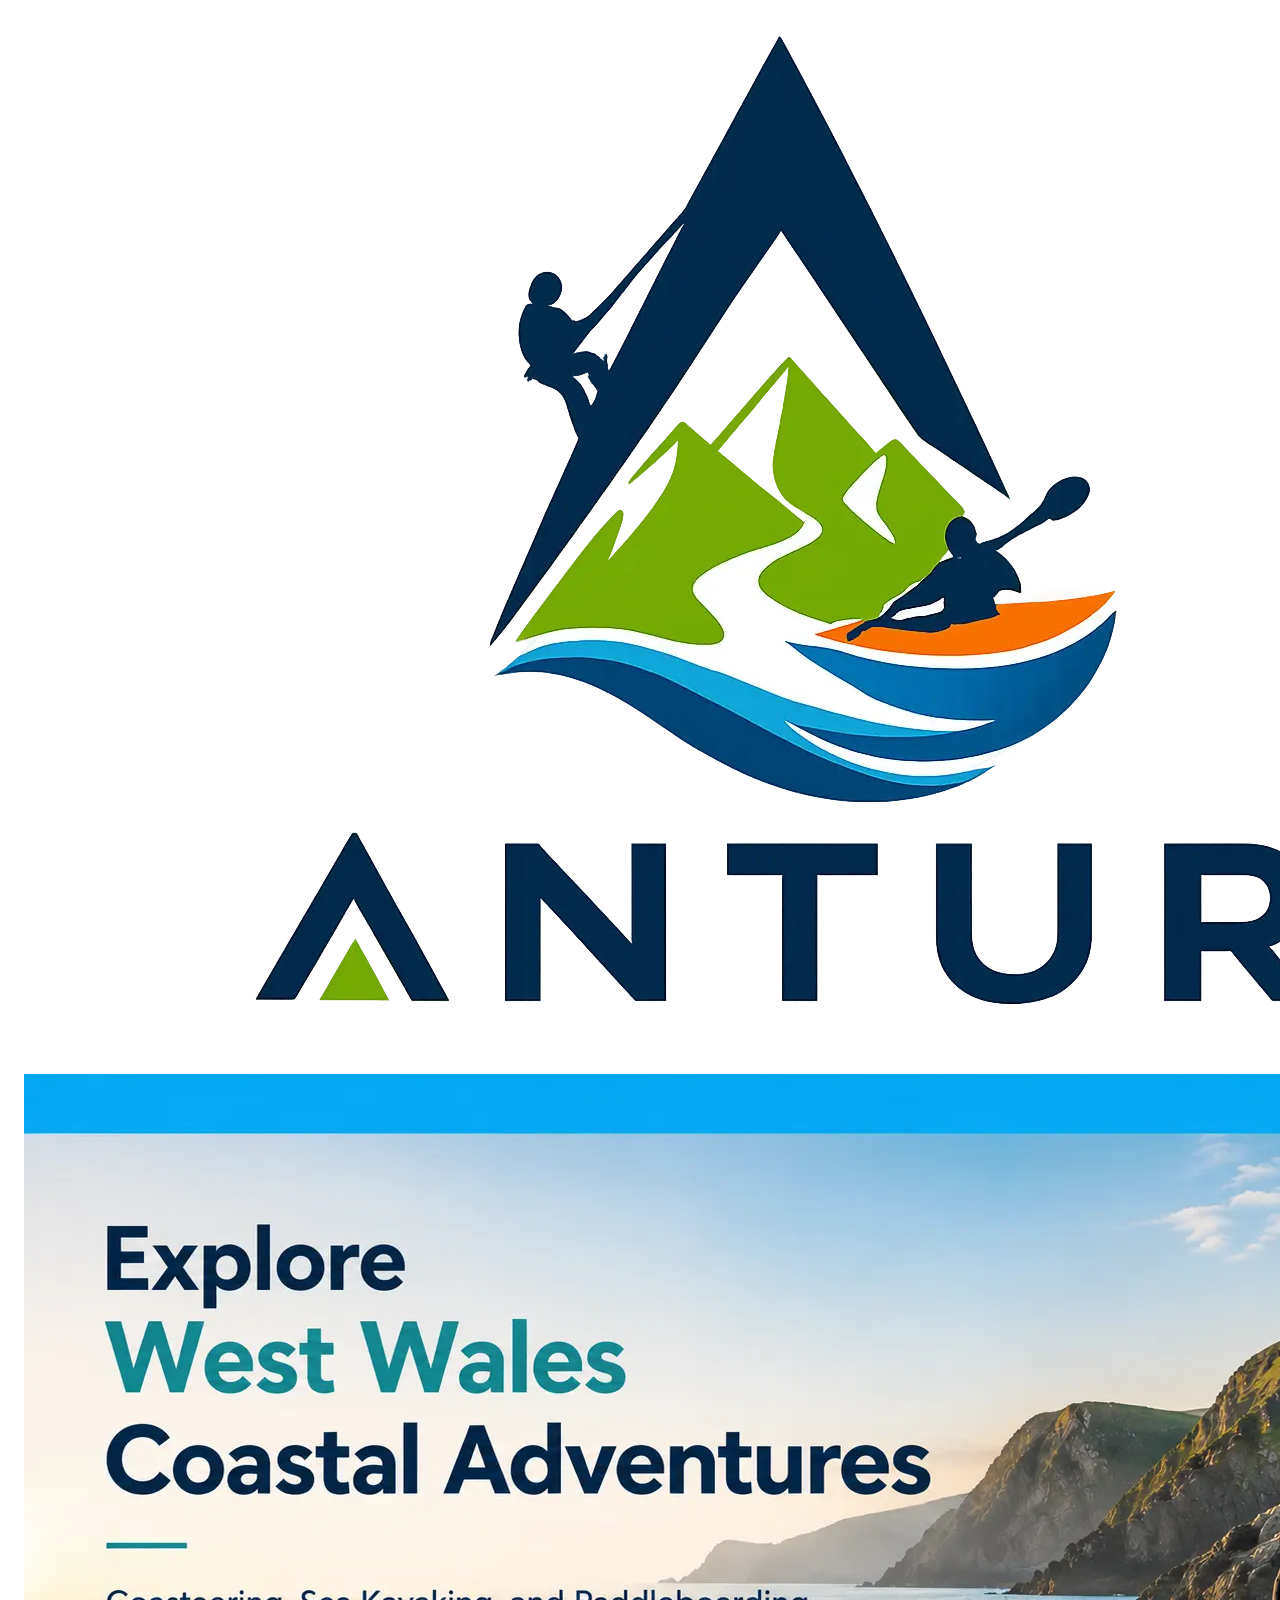
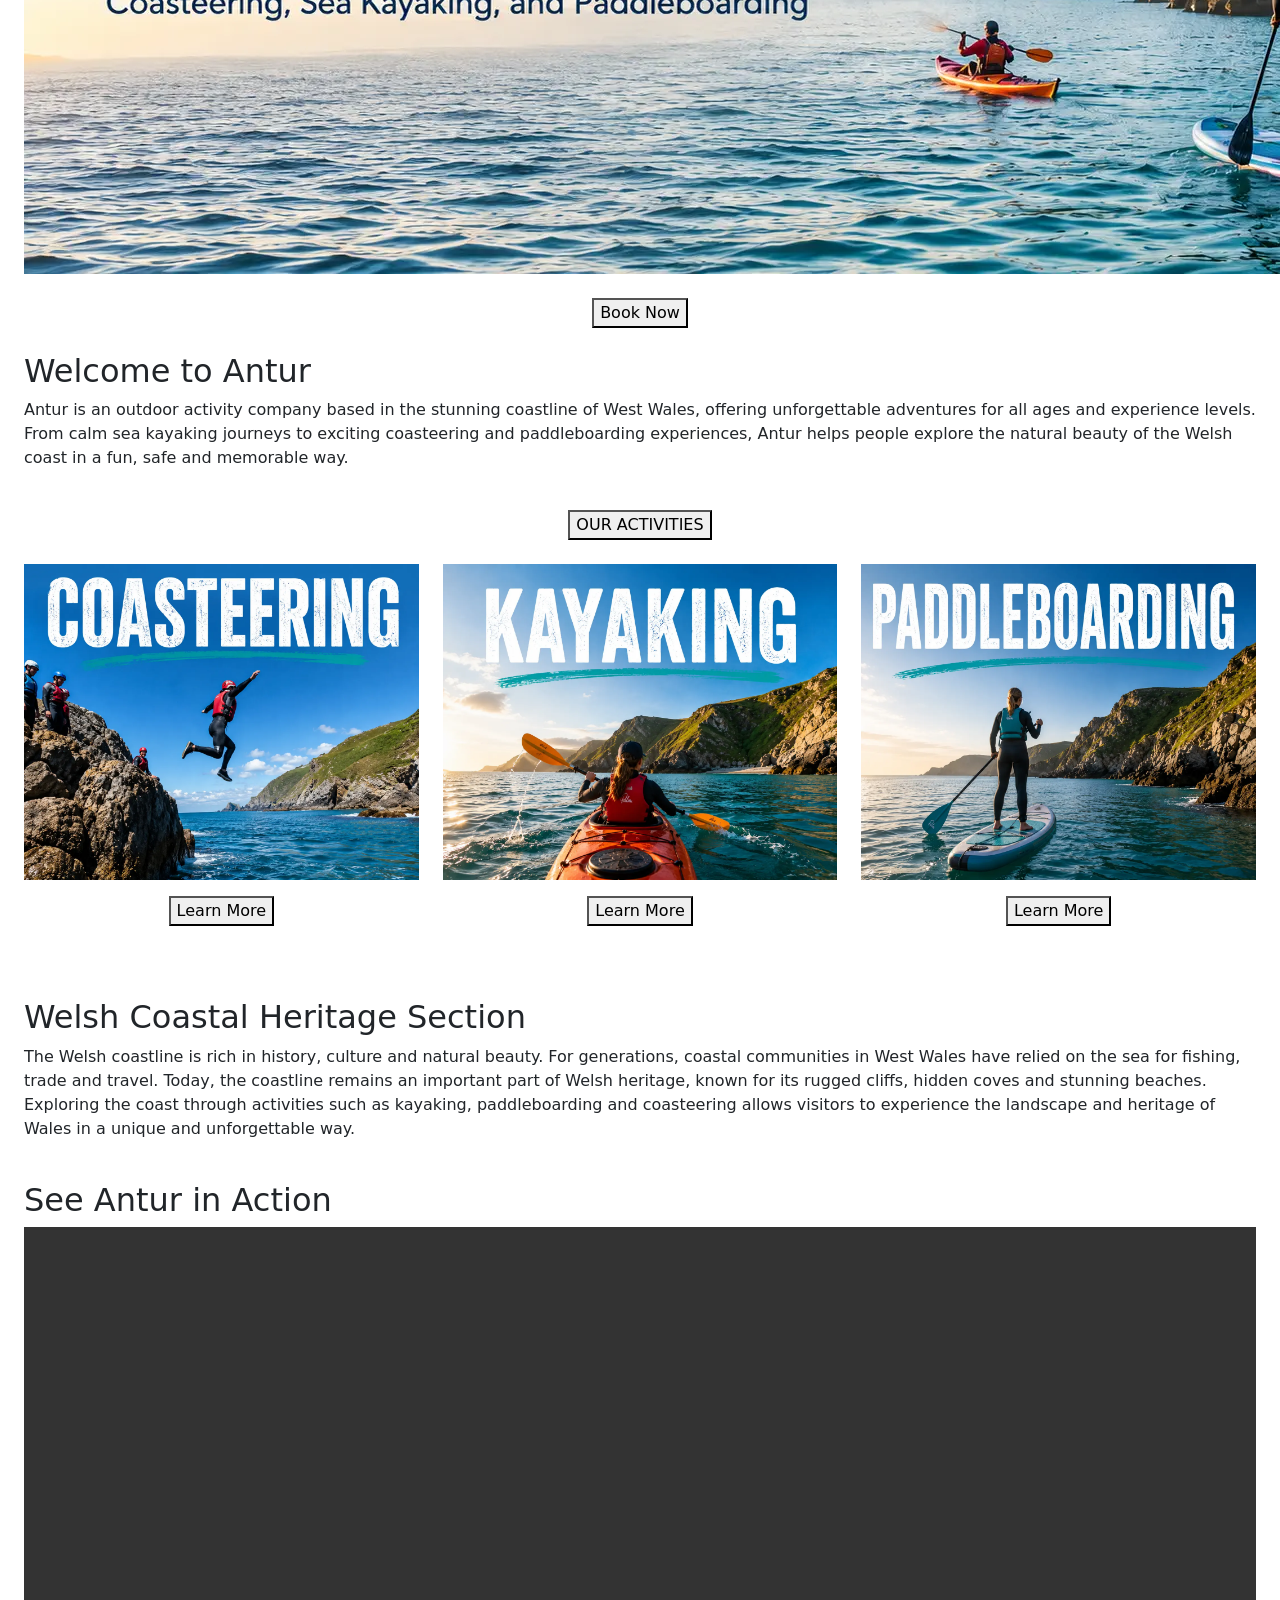
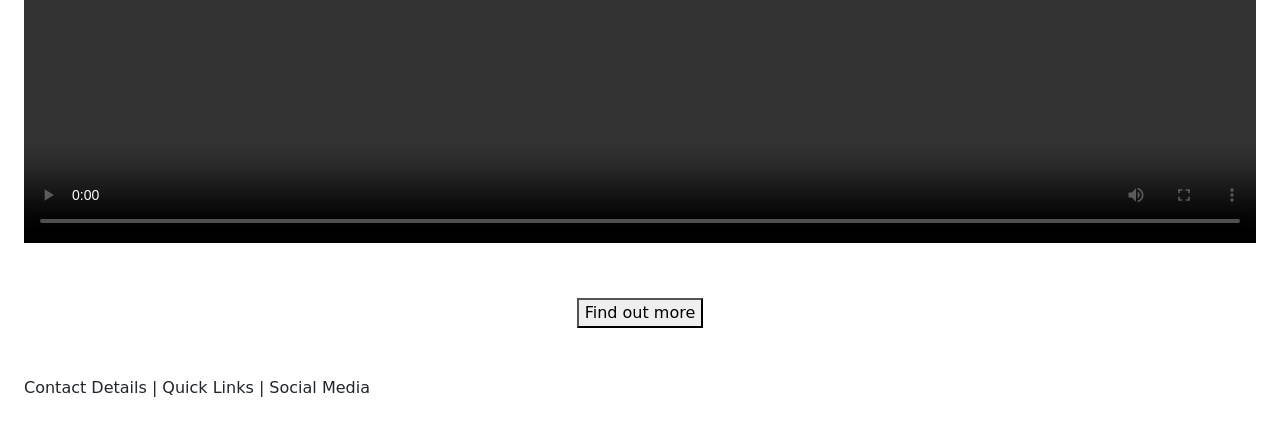
==== index.html @ 350341bb "Add files via upload" ====
<!DOCTYPE html>
<html lang="en">

<head>
    <meta charset="UTF-8">
    <meta name="viewport" content="width=device-width, initial-scale=1.0">
    <title>Antur - Home</title>

    <link href="https://cdn.jsdelivr.net/npm/bootstrap@5.3.3/dist/css/bootstrap.min.css" rel="stylesheet">
    <link rel="stylesheet" href="style.css">
</head>

<body>

<nav class="navbar navbar-expand-md">
    <div class="container-fluid">

        <a class="navbar-brand" href="index.html">
            <img src="images/Logo.webp" alt="Antur Logo" class="logo-img">
        </a>

        <button class="navbar-toggler" type="button" data-bs-toggle="collapse" data-bs-target="#mainMenu">
            <span class="navbar-toggler-icon"></span>
        </button>

        <div class="collapse navbar-collapse justify-content-end" id="mainMenu">
            <div class="navbar-nav nav-box">
                <a class="nav-link" href="index.html">Home</a>
                <a class="nav-link" href="activities.html">Activities</a>
                <a class="nav-link" href="location.html">Locations</a>
                <a class="nav-link" href="heritage.html">Heritage</a>
                <a class="nav-link" href="contact.html">Contact</a>
            </div>
        </div>

    </div>
</nav>

<div class="container-fluid p-4">

    <div class="row mb-4">
        <div class="col-12">
            <div class="hero-box">
                <img src="images/herowelcome.webp" alt="Hero Banner">
            </div>
        </div>
    </div>

    <div class="row mb-4">
        <div class="col text-center">
            <button class="grey-button">Book Now</button>
        </div>
    </div>

    <div class="row mb-4">
        <div class="col-12">
            <div class="text-box">
                <h2>Welcome to Antur</h2>
                <p>
                    Antur is an outdoor activity company based in the stunning coastline of West Wales, offering unforgettable adventures for all ages and experience levels. From calm sea kayaking journeys to exciting coasteering and paddleboarding experiences, Antur helps people explore the natural beauty of the Welsh coast in a fun, safe and memorable way.
                </p>
            </div>
        </div>
    </div>

    <div class="row mb-4">
        <div class="col text-center">
            <button class="grey-button">OUR ACTIVITIES</button>
        </div>
    </div>

    <div class="row text-center mb-5">
        <div class="col-md-4 mb-4">
            <div class="activity-card">
                <img src="images/welcoasteer.webp" alt="Coasteering" class="img-fluid">
                <div class="mt-3">
                    <button class="small-button">Learn More</button>
                </div>
            </div>
        </div>

        <div class="col-md-4 mb-4">
            <div class="activity-card">
                <img src="images/welkayak.webp" alt="Kayaking" class="img-fluid">
                <div class="mt-3">
                    <button class="small-button">Learn More</button>
                </div>
            </div>
        </div>

        <div class="col-md-4 mb-4">
            <div class="activity-card">
                <img src="images/welpaddle.webp" alt="Paddleboarding" class="img-fluid">
                <div class="mt-3">
                    <button class="small-button">Learn More</button>
                </div>
            </div>
        </div>
    </div>

    <div class="row mb-4">
        <div class="col-12">
            <div class="text-box">
                <h2>Welsh Coastal Heritage Section</h2>
                <p>
                    The Welsh coastline is rich in history, culture and natural beauty. For generations, coastal communities in West Wales have relied on the sea for fishing, trade and travel. Today, the coastline remains an important part of Welsh heritage, known for its rugged cliffs, hidden coves and stunning beaches. Exploring the coast through activities such as kayaking, paddleboarding and coasteering allows visitors to experience the landscape and heritage of Wales in a unique and unforgettable way.
                </p>
            </div>
        </div>
    </div>

   

    <div class="row mb-5">
        <div class="col-12">
            <div class="text-box">

                <h2>See Antur in Action</h2>

                <video width="100%" controls>
                    <source src="videos/AnturVideoDONE.mp4" type="video/mp4">
                    Your browser does not support the video tag.
                </video>

            </div>
        </div>
    </div>

    <div class="row mb-5">
        <div class="col text-center">
            <button class="grey-button">Find out more</button>
        </div>
    </div>

    <div class="row">
        <div class="col-12">
            <footer>
                Contact Details | Quick Links | Social Media
            </footer>
        </div>
    </div>

</div>

<script src="https://cdn.jsdelivr.net/npm/bootstrap@5.3.3/dist/js/bootstrap.bundle.min.js"></script>

</body>
</html>
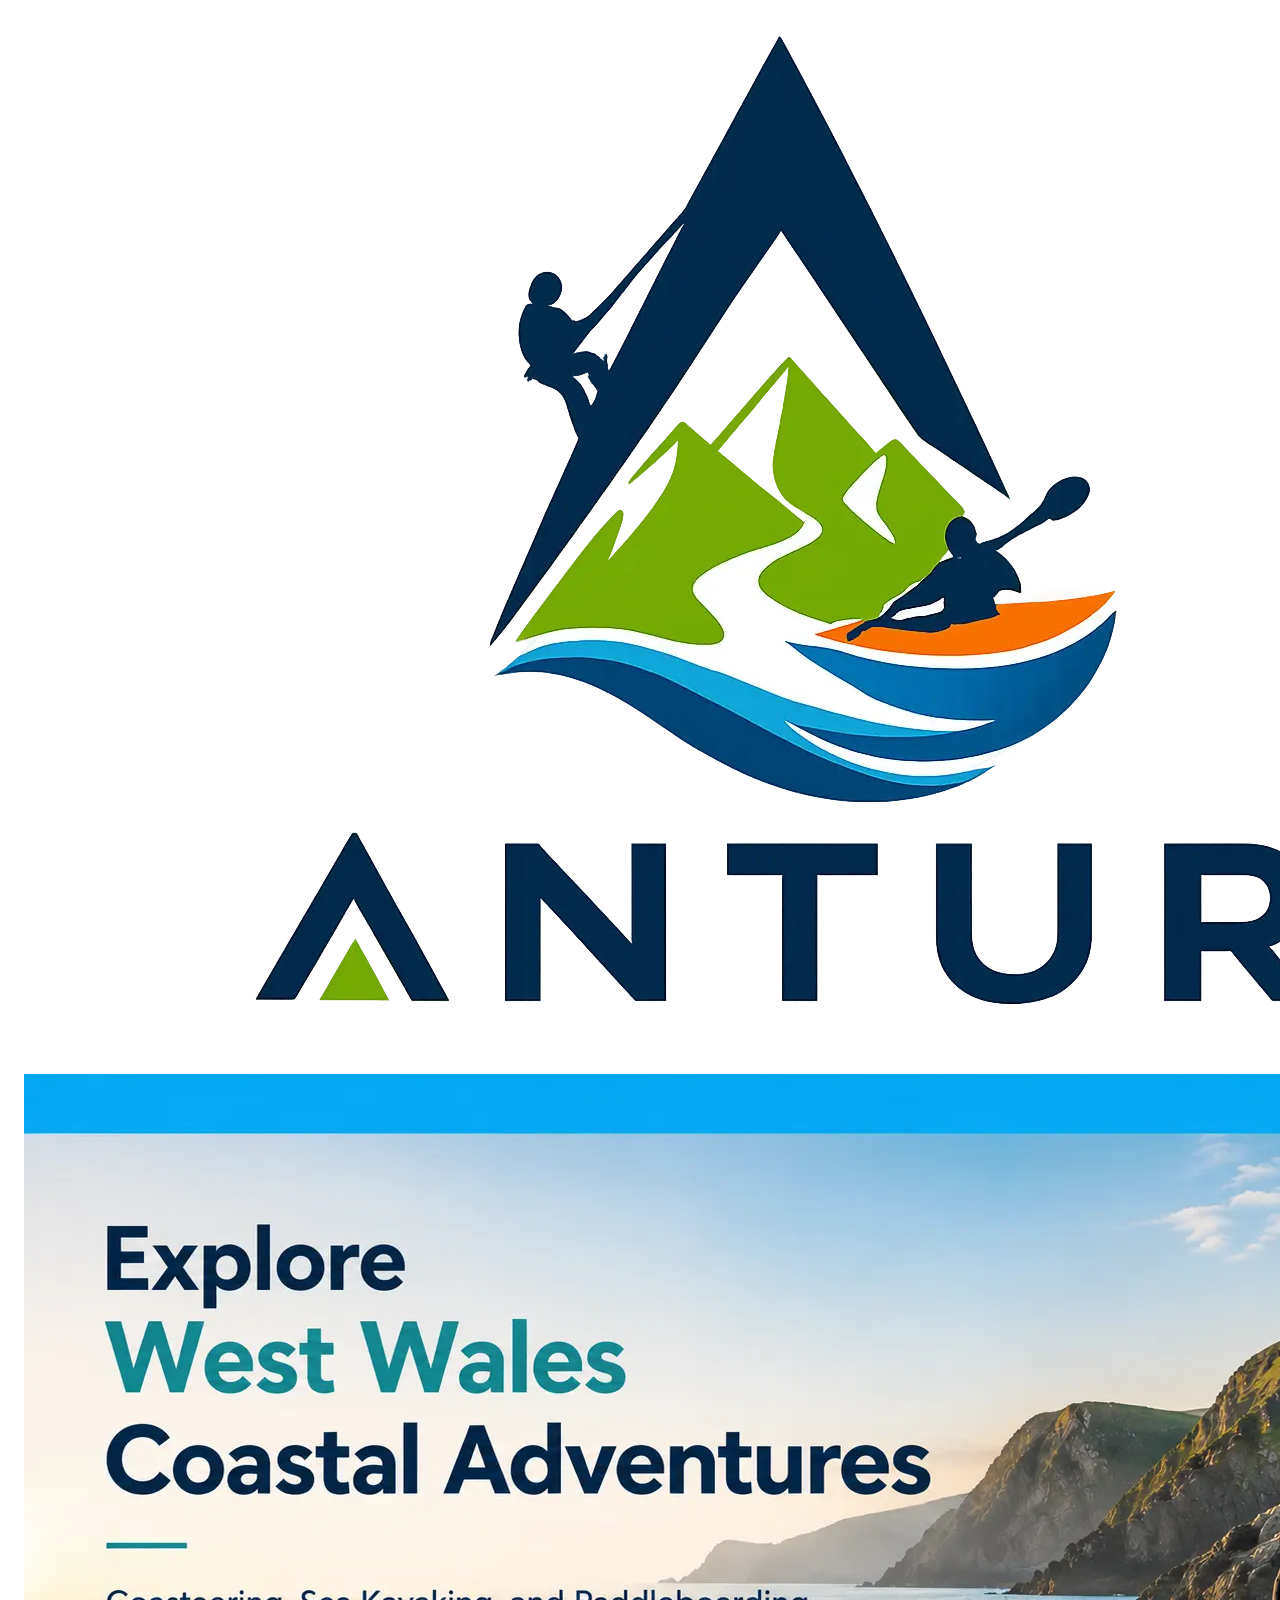
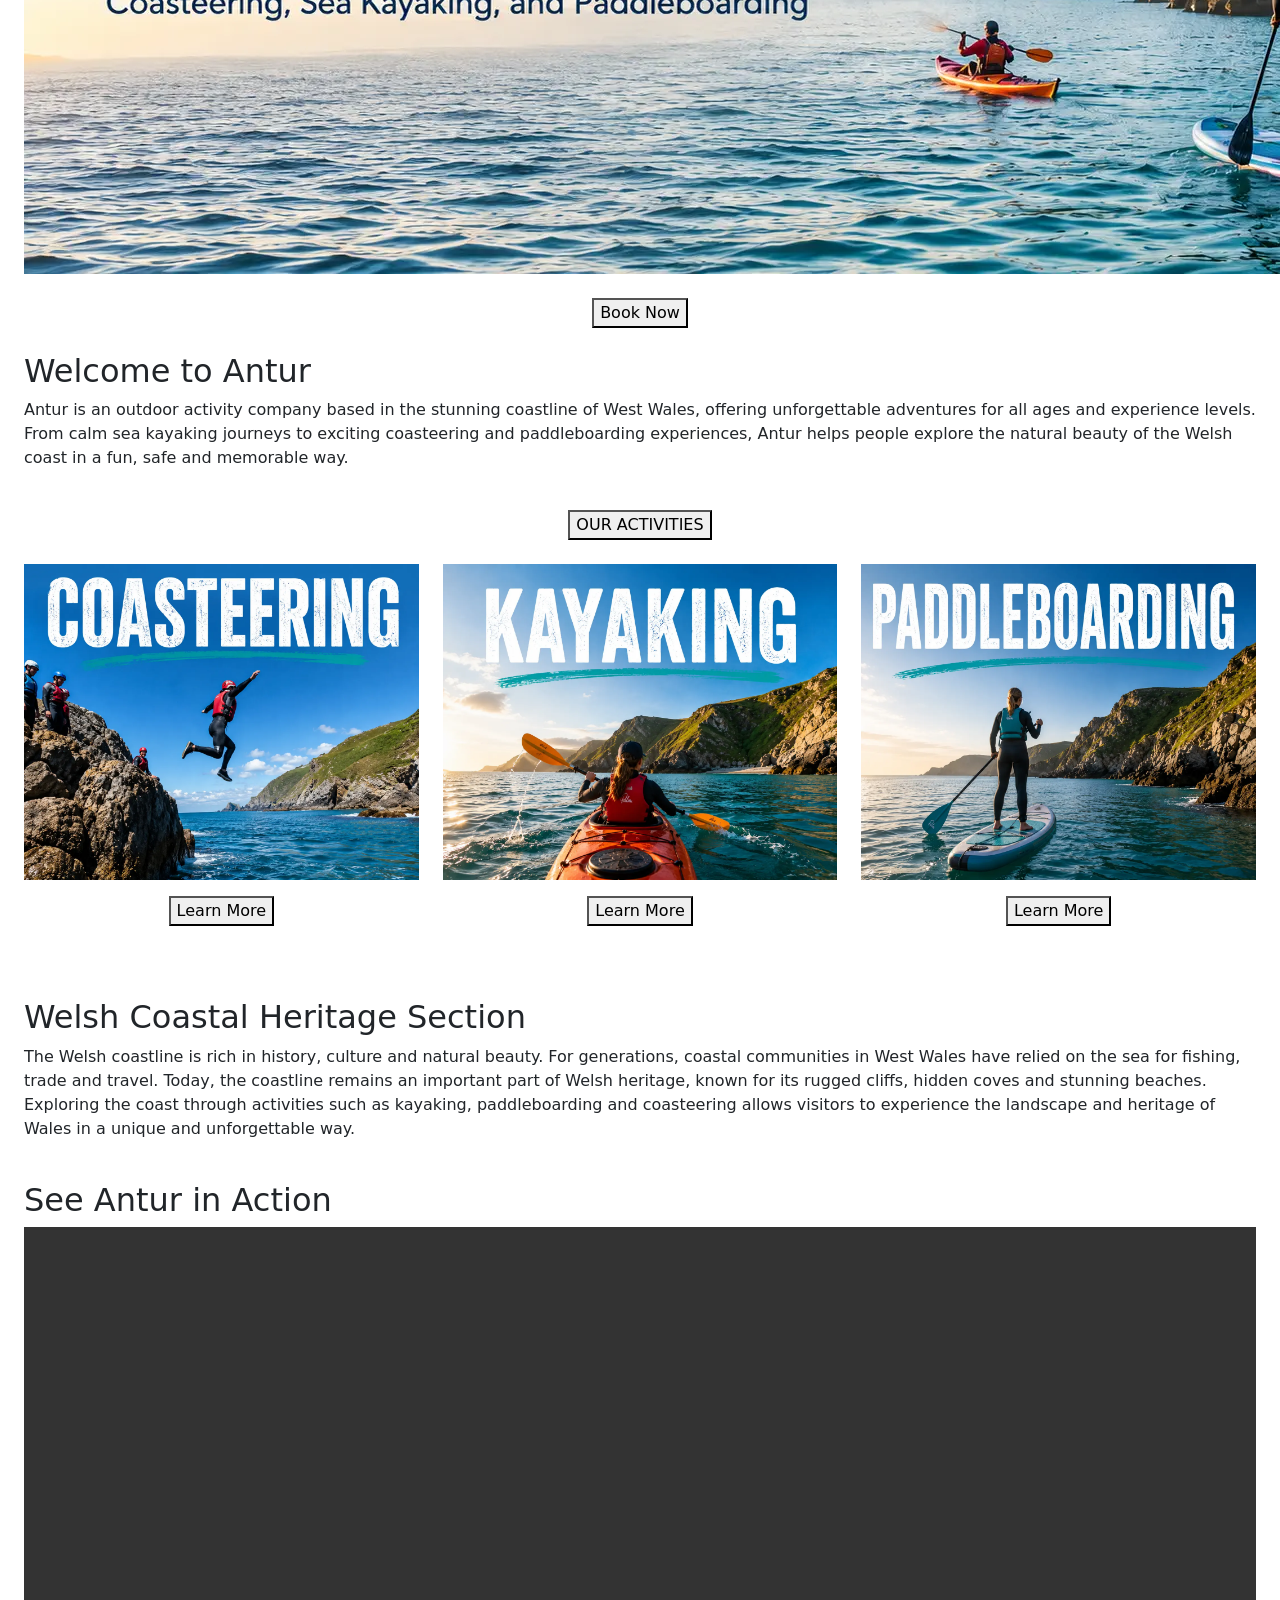
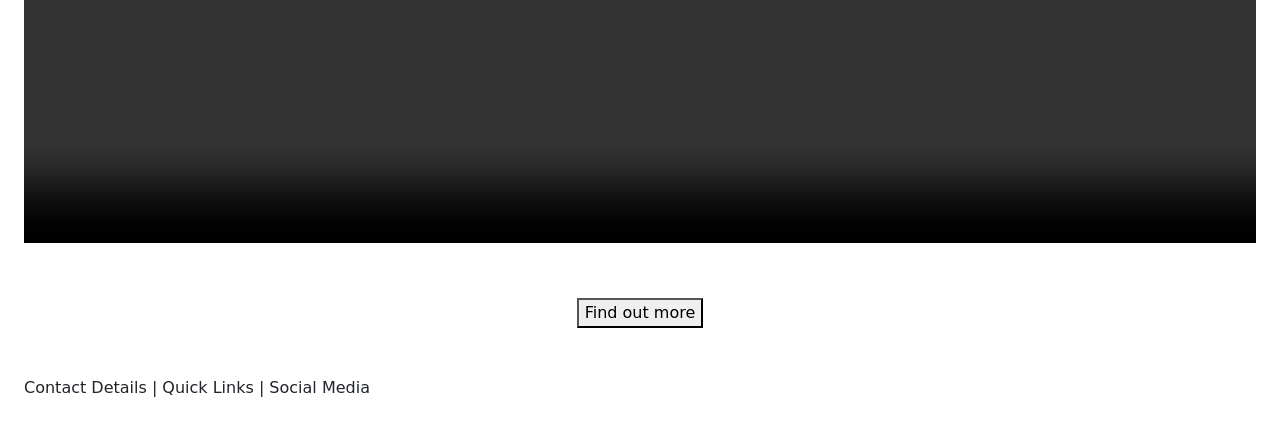
==== commit e0b66222: "Update index.html" ====
--- a/index.html
+++ b/index.html
@@ -119,7 +119,7 @@
                 <h2>See Antur in Action</h2>
 
                 <video width="100%" controls>
-                    <source src="videos/AnturVideoDONE.mp4" type="video/mp4">
+                    <source src="videos/AnturVideoDONE.webm" type="video/mp4">
                     Your browser does not support the video tag.
                 </video>
 
